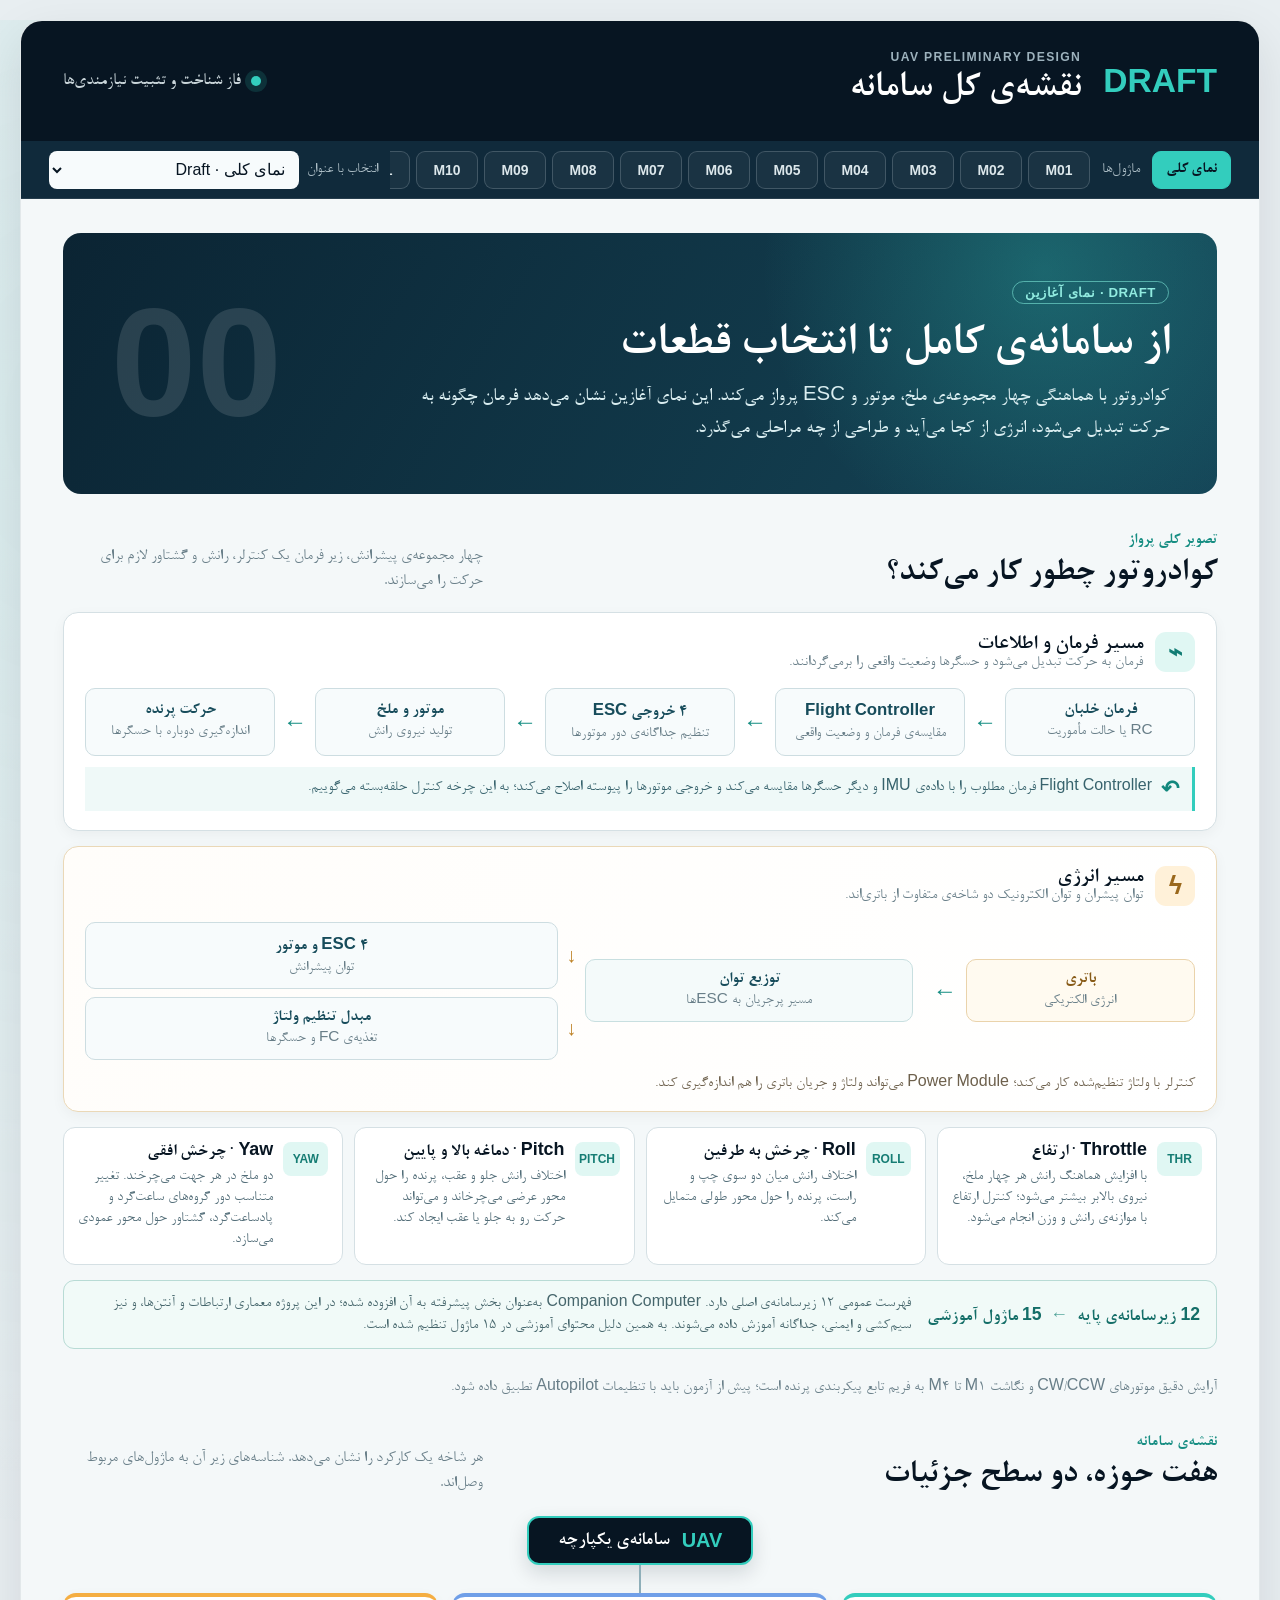
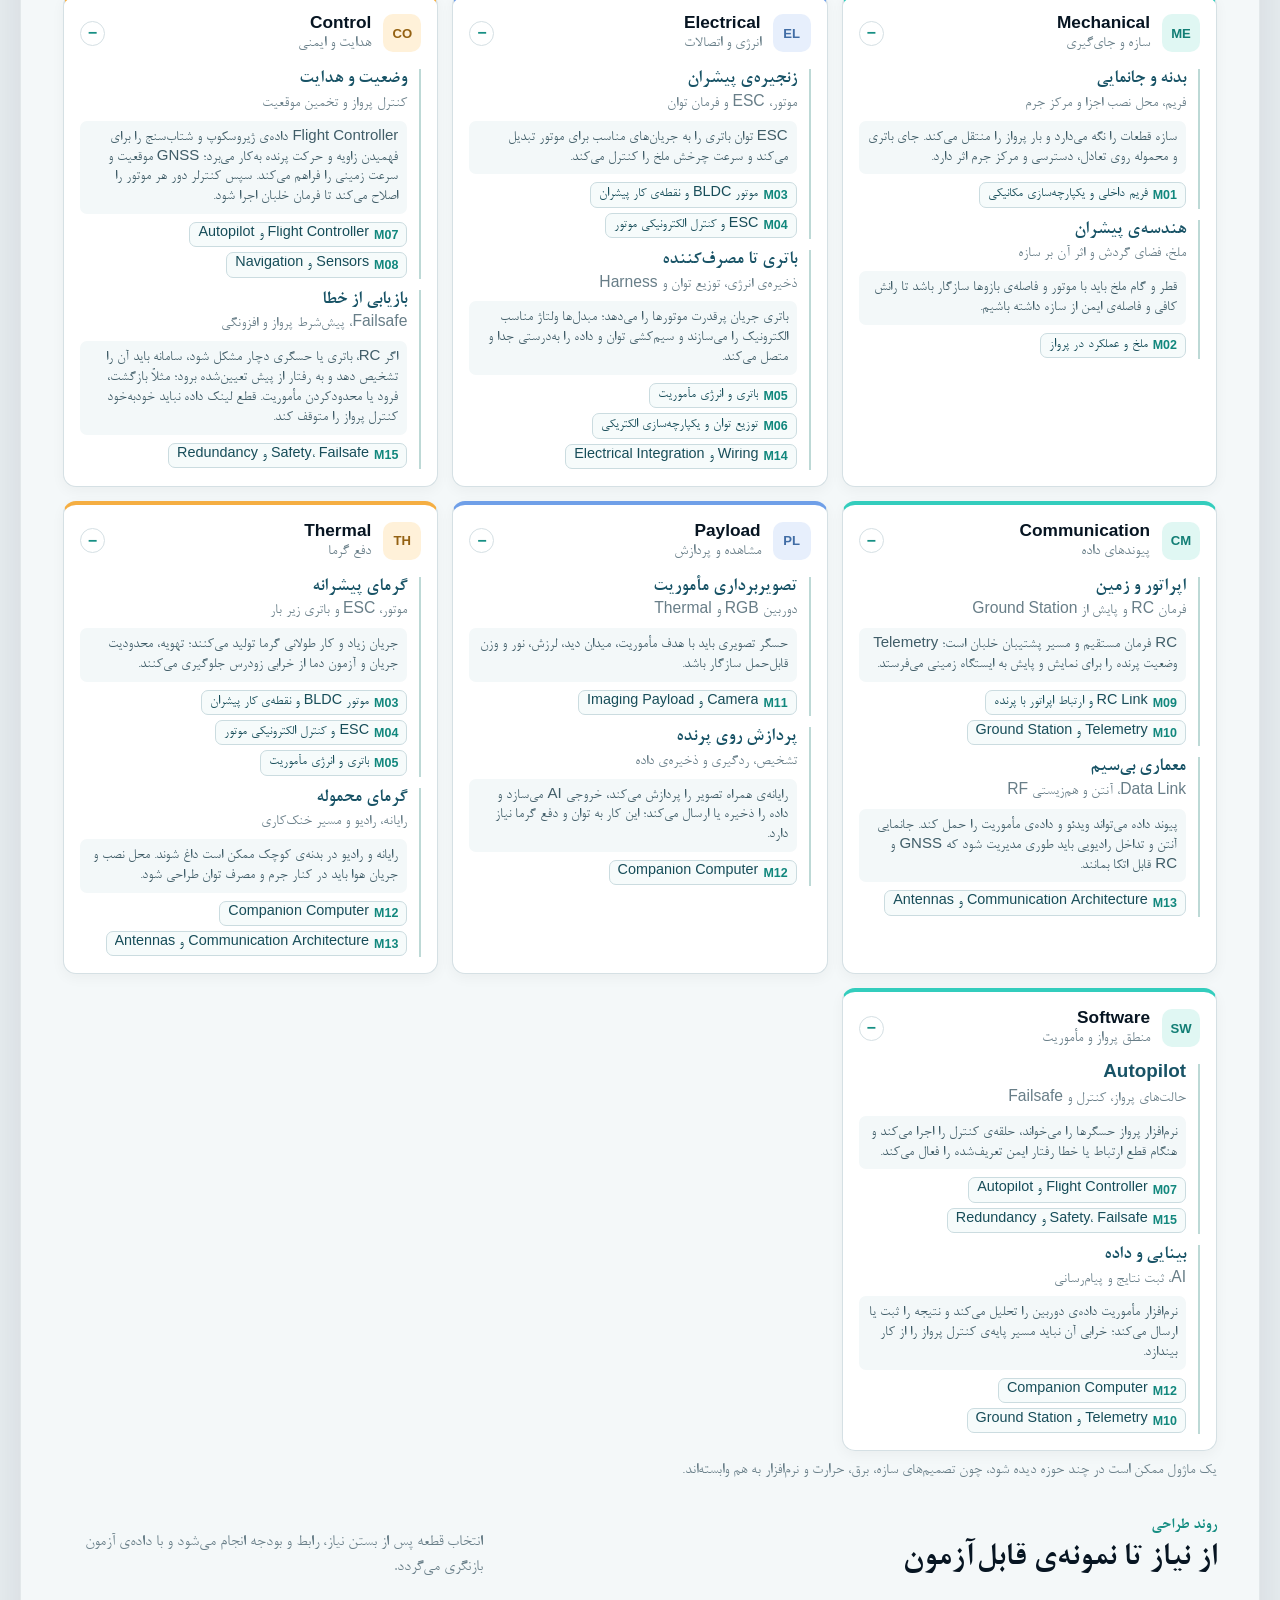
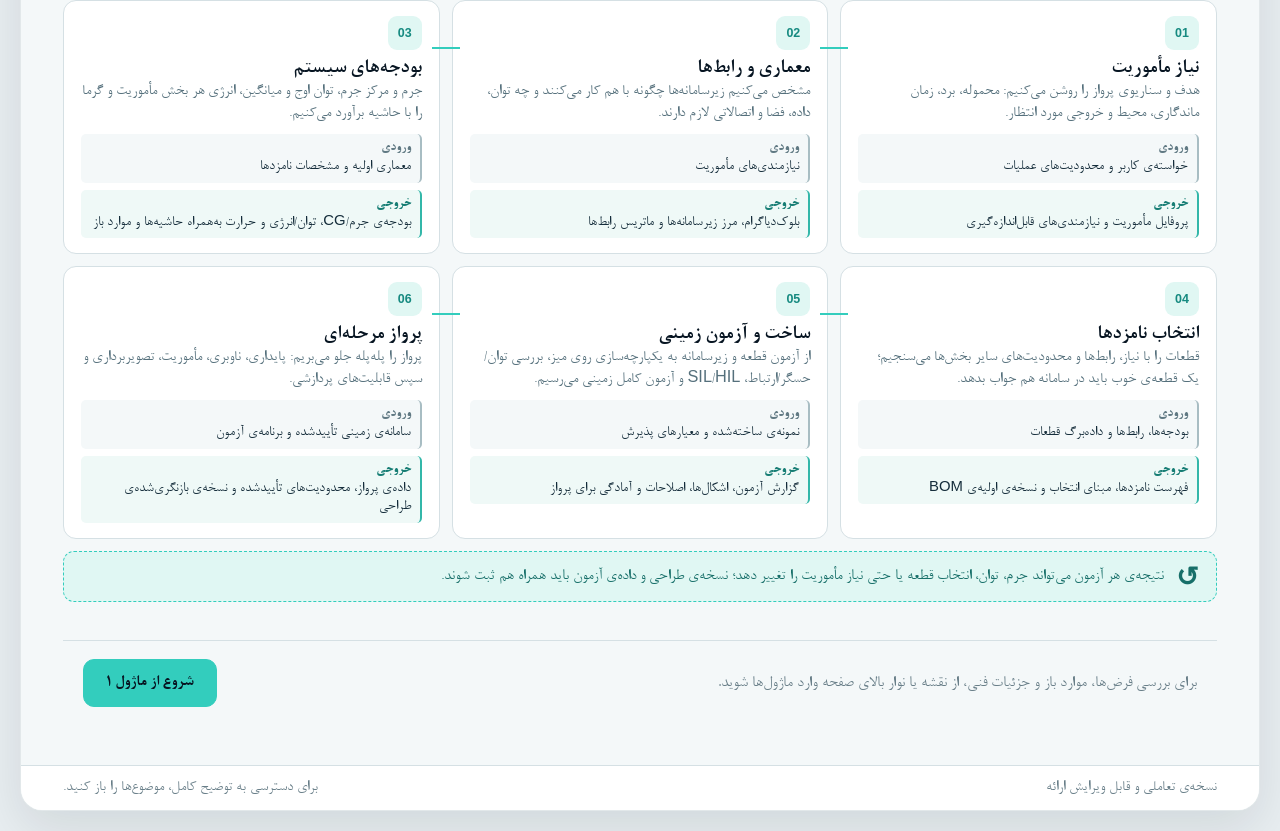
==== index.html @ abd0e838 "Prepare interactive UAV design site for GitHub Pages" ====
<!doctype html>
<html lang="fa" dir="rtl">
<head>
  <meta charset="utf-8">
  <meta name="viewport" content="width=device-width, initial-scale=1">
  <meta name="theme-color" content="#071522">
  <title>طراحی مقدماتی پهپاد | نقشه‌ی کل سامانه</title>
  <link rel="stylesheet" href="styles.css?v=pilot-26">
</head>
<body>
  <div class="app-shell">
    <header class="topbar">
      <div class="identity">
        <span class="module-code" id="module-code">DRAFT</span>
        <div>
          <p class="eyebrow">UAV PRELIMINARY DESIGN</p>
          <h1 id="module-title">نقشه‌ی کل سامانه</h1>
        </div>
      </div>
      <div class="phase-note">
        <span class="phase-dot"></span>
        فاز شناخت و تثبیت نیازمندی‌ها
      </div>
    </header>

    <nav class="module-jump-nav" id="module-jump-nav" aria-label="پیمایش مستقیم بین ماژول‌ها"></nav>

    <main class="stage" id="stage" aria-live="polite"></main>

    <footer class="page-footer">
      <span>نسخه‌ی تعاملی و قابل ویرایش ارائه</span>
      <span>برای دسترسی به توضیح کامل، موضوع‌ها را باز کنید.</span>
    </footer>
  </div>

  <script src="content.js?v=pilot-26"></script>
  <script src="overview.js?v=pilot-26"></script>
  <script src="app.js?v=pilot-26"></script>
</body>
</html>
---- styles.css ----
@font-face {
  font-family: "B Nazanin";
  src: url("assets/fonts/BNazanin.ttf") format("truetype");
  font-style: normal;
  font-weight: 400;
  font-display: swap;
}

@font-face {
  font-family: "B Nazanin";
  src: url("assets/fonts/BNAZANB.TTF") format("truetype");
  font-style: normal;
  font-weight: 700;
  font-display: swap;
}

:root {
  --navy: #071522;
  --navy-2: #102a3b;
  --ink: #152d3b;
  --muted: #687e88;
  --paper: #f4f8f9;
  --white: #fff;
  --cyan: #33cdbd;
  --cyan-soft: #e0f7f3;
  --blue: #6f9fe8;
  --blue-soft: #e7effc;
  --amber: #f5ae42;
  --amber-soft: #fff1d9;
  --red: #e76670;
  --red-soft: #fce7e9;
  --line: #d5e0e4;
  --shadow: 0 18px 50px rgba(7, 21, 34, 0.1);
}

* { box-sizing: border-box; }
html { direction: rtl; scroll-behavior: smooth; background: #e8eef1; }
body {
  margin: 0;
  min-height: 100vh;
  direction: rtl;
  color: var(--ink);
  background: radial-gradient(circle at 10% 10%, rgba(51, 205, 189, 0.09), transparent 30%), #e8eef1;
  font-family: "B Nazanin", Tahoma, sans-serif;
  text-align: right;
}
button, input { font: inherit; }
button { color: inherit; }
[hidden] { display: none !important; }

.app-shell {
  width: min(1360px, calc(100vw - 40px));
  margin: 20px auto;
  overflow: clip;
  background: var(--paper);
  border: 1px solid rgba(18, 40, 56, 0.08);
  border-radius: 22px;
  box-shadow: var(--shadow);
}
.topbar {
  min-height: 120px;
  padding: 22px 42px;
  display: flex;
  align-items: center;
  justify-content: space-between;
  gap: 24px;
  color: var(--white);
  background: var(--navy);
}
.identity { display: flex; align-items: center; gap: 22px; }
.module-code {
  min-width: 92px;
  color: var(--cyan);
  font: 800 2.1rem Arial, sans-serif;
  direction: ltr;
  text-align: left;
}
.eyebrow {
  margin: 0 0 2px;
  color: #9db2bd;
  font: 700 0.76rem Arial, sans-serif;
  letter-spacing: 0.11em;
  direction: ltr;
  text-align: right;
}
.topbar h1 { margin: 0; font-size: clamp(1.75rem, 3vw, 2.5rem); line-height: 1.2; }
.phase-note { display: flex; align-items: center; gap: 10px; color: #c8d4d9; font-size: 1.15rem; }
.phase-dot { width: 10px; height: 10px; border-radius: 50%; background: var(--cyan); box-shadow: 0 0 0 6px rgba(51, 205, 189, 0.15); }
.module-jump-nav { min-height: 58px; padding: 8px 28px; display: flex; align-items: center; gap: 12px; position: sticky; top: 0; z-index: 20; color: #dce7eb; background: var(--navy-2); border-bottom: 1px solid rgba(255, 255, 255, 0.09); }
.module-jump-label { flex: 0 0 auto; color: #aebfc7; font-size: 1rem; }
.module-jump-home { min-height: 38px; padding: 5px 13px; flex: 0 0 auto; color: #dce7eb; border: 1px solid rgba(220, 231, 235, 0.24); border-radius: 9px; background: rgba(255, 255, 255, 0.06); cursor: pointer; }
.module-jump-home:hover, .module-jump-home:focus-visible { border-color: var(--cyan); color: white; outline: none; }
.module-jump-home.active { color: var(--navy); border-color: var(--cyan); background: var(--cyan); font-weight: 700; }
.module-jump-list { min-width: 0; display: flex; align-items: center; gap: 6px; overflow-x: auto; scrollbar-width: thin; scrollbar-color: #64808d transparent; }
.module-jump-item { min-width: 62px; min-height: 38px; padding: 5px 10px; flex: 0 0 auto; color: #dce7eb; border: 1px solid rgba(220, 231, 235, 0.2); border-radius: 9px; background: rgba(255, 255, 255, 0.045); cursor: pointer; font: 700 0.87rem Arial, sans-serif; direction: ltr; transition: 140ms ease; }
.module-jump-item:hover, .module-jump-item:focus-visible { border-color: var(--cyan); color: white; outline: none; }
.module-jump-item.active { color: var(--navy); border-color: var(--cyan); background: var(--cyan); }
.module-jump-select { margin-right: auto; flex: 0 0 auto; display: flex; align-items: center; gap: 8px; color: #aebfc7; font-size: 0.95rem; }
.module-jump-select select { max-width: 250px; min-height: 38px; padding: 4px 9px; color: var(--navy); border: 1px solid rgba(255, 255, 255, 0.25); border-radius: 8px; background: #f7fbfc; font-size: 1rem; }
.module-jump-select select:focus-visible { outline: 2px solid var(--cyan); outline-offset: 2px; }
.stage { padding: 34px 42px 40px; }
.section-kicker { display: block; margin-bottom: 4px; color: #178e83; font-size: 1.02rem; font-weight: 700; }

.draft-page { display: grid; gap: 38px; }
.draft-primer { display: grid; gap: 15px; }
.draft-primer .draft-section-head { margin-bottom: 3px; }
.draft-flow-card { padding: 19px 21px; border: 1px solid var(--line); border-radius: 15px; background: var(--white); box-shadow: 0 4px 14px rgba(7, 21, 34, .045); }
.draft-flow-heading { margin-bottom: 16px; display: flex; align-items: center; gap: 12px; }
.draft-flow-heading h3 { margin: 0; color: var(--navy); font-size: 1.35rem; }
.draft-flow-heading p { margin: 0; color: var(--muted); font-size: 1rem; }
.draft-flow-icon { width: 40px; height: 40px; flex: 0 0 auto; display: grid; place-items: center; border-radius: 11px; font: 700 1.5rem Arial, sans-serif; }
.draft-flow-icon.command { color: #127d74; background: var(--cyan-soft); }
.draft-flow-icon.power { color: #9a681c; background: var(--amber-soft); }
.draft-command-flow { display: flex; align-items: stretch; justify-content: space-between; gap: 8px; }
.draft-flow-node { min-width: 0; padding: 11px 13px; display: grid; align-content: center; gap: 3px; border: 1px solid #cddde1; border-radius: 10px; background: #f7fbfc; text-align: center; }
.draft-flow-node strong { color: #174c5b; font-size: 1.05rem; }
.draft-flow-node span { color: var(--muted); font-size: .96rem; line-height: 1.25; }
.draft-command-flow > .draft-flow-node { flex: 1 1 0; }
.draft-flow-arrow { flex: 0 0 auto; align-self: center; color: #168e83; font: 700 1.5rem Arial, sans-serif; }
.draft-loop-note { margin-top: 11px; padding: 9px 13px; display: flex; align-items: center; gap: 9px; border-right: 3px solid var(--cyan); color: #37636d; background: #eff9f8; font-size: 1rem; line-height: 1.35; }
.draft-loop-note span { flex: 0 0 auto; color: #12887d; font: 700 1.35rem Arial, sans-serif; }
.power-card { border-color: #ead8b7; background: linear-gradient(110deg, #fffdfa, #fff); }
.draft-power-flow { display: grid; grid-template-columns: minmax(125px, .7fr) 35px minmax(150px, 1fr) minmax(265px, 1.5fr); align-items: center; gap: 9px; }
.draft-power-flow .battery-node { border-color: #ead3ab; background: #fffaf0; }
.draft-power-flow .battery-node strong { color: #875a16; }
.draft-power-flow .bus-node { border-color: #c8dfe0; background: #f4fafa; }
.draft-power-branches { display: grid; gap: 8px; }
.draft-power-branch { display: flex; align-items: center; gap: 8px; }
.draft-power-branch .draft-flow-node { flex: 1; }
.draft-branch-arrow { color: #bd8124; font: 700 1.25rem Arial, sans-serif; }
.draft-flow-caption { margin: 12px 0 0; color: #6d604c; font-size: 1rem; }
.draft-axis-grid { display: grid; grid-template-columns: repeat(4, minmax(0, 1fr)); gap: 11px; }
.draft-axis-card { min-width: 0; padding: 14px; display: flex; align-items: flex-start; gap: 10px; border: 1px solid var(--line); border-radius: 12px; background: var(--white); }
.draft-axis-key { width: 45px; height: 34px; flex: 0 0 auto; display: grid; place-items: center; border-radius: 8px; color: #167d74; background: var(--cyan-soft); font: 800 .75rem Arial, sans-serif; }
.draft-axis-card h3 { margin: 0; color: var(--navy); font-size: 1.12rem; line-height: 1.2; }
.draft-axis-card p { margin: 4px 0 0; color: #526d78; font-size: .98rem; line-height: 1.32; }
.draft-module-count { padding: 12px 16px; display: flex; align-items: center; gap: 16px; border: 1px solid #b8dbd5; border-radius: 11px; background: #f1faf8; }
.draft-module-count strong { flex: 0 0 auto; color: #146e68; font-size: 1.12rem; }
.draft-module-count strong bdi { font: 800 1.1rem Arial, sans-serif; }
.draft-module-count strong span { padding-inline: 5px; color: #56a69c; }
.draft-module-count p { margin: 0; color: #46666c; font-size: .99rem; line-height: 1.35; }
.draft-hero { min-height: 205px; padding: clamp(26px, 4vw, 48px); display: flex; align-items: center; justify-content: space-between; gap: 28px; overflow: hidden; border-radius: 18px; color: white; background: radial-gradient(circle at 85% 15%, rgba(51, 205, 189, 0.28), transparent 28%), linear-gradient(120deg, #0b2433, #154658); }
.draft-badge { display: inline-block; padding: 3px 12px; border: 1px solid rgba(124, 231, 216, 0.6); border-radius: 20px; color: #91ebe0; font: 700 0.83rem Arial, sans-serif; letter-spacing: .04em; }
.draft-hero h2 { margin: 13px 0 7px; font-size: clamp(2rem, 3.8vw, 3.35rem); line-height: 1.2; }
.draft-hero p { max-width: 780px; margin: 0; color: #d9edf0; font-size: 1.28rem; line-height: 1.55; }
.draft-hero-index { color: rgba(255, 255, 255, 0.12); font: 800 clamp(5rem, 12vw, 11rem) Arial, sans-serif; line-height: 1; }
.draft-section-head { margin-bottom: 20px; display: flex; align-items: end; justify-content: space-between; gap: 24px; }
.draft-section-head h2 { margin: 0; color: var(--navy); font-size: clamp(1.9rem, 2.7vw, 2.65rem); line-height: 1.2; }
.draft-section-head > p { max-width: 420px; margin: 0; color: var(--muted); font-size: 1.08rem; line-height: 1.45; }
.draft-tree-root { width: fit-content; min-width: 226px; margin: 0 auto; padding: 11px 27px; display: flex; align-items: center; justify-content: center; gap: 13px; border: 2px solid var(--cyan); border-radius: 12px; color: white; background: var(--navy); box-shadow: 0 8px 20px rgba(7, 21, 34, .14); }
.draft-tree-root b { color: var(--cyan); font: 800 1.25rem Arial, sans-serif; }
.draft-tree-root span { font-size: 1.2rem; font-weight: 700; }
.draft-tree-stem { width: 2px; height: 28px; margin: 0 auto; background: #8eafb9; }
.draft-domain-grid { display: grid; grid-template-columns: repeat(3, minmax(0, 1fr)); gap: 14px; }
.draft-domain { min-width: 0; position: relative; border: 1px solid var(--line); border-top: 4px solid var(--cyan); border-radius: 13px; background: var(--white); box-shadow: 0 4px 14px rgba(7, 21, 34, .045); }
.draft-domain:nth-child(3n + 2) { border-top-color: var(--blue); }
.draft-domain:nth-child(3n) { border-top-color: var(--amber); }
.draft-domain summary { min-height: 72px; padding: 12px 16px; display: flex; align-items: center; gap: 12px; cursor: pointer; list-style: none; }
.draft-domain summary::-webkit-details-marker { display: none; }
.draft-domain summary::marker { content: ""; }
.draft-domain summary:focus-visible { outline: 3px solid var(--cyan); outline-offset: 2px; }
.draft-domain-key { width: 38px; height: 38px; flex: 0 0 auto; display: grid; place-items: center; border-radius: 10px; color: #127e75; background: var(--cyan-soft); font: 800 .82rem Arial, sans-serif; }
.draft-domain:nth-child(3n + 2) .draft-domain-key { color: #416da5; background: var(--blue-soft); }
.draft-domain:nth-child(3n) .draft-domain-key { color: #946112; background: var(--amber-soft); }
.draft-domain-name { min-width: 0; display: grid; line-height: 1.12; }
.draft-domain-name strong { color: var(--navy); font: 800 1.08rem Arial, sans-serif; direction: ltr; text-align: right; }
.draft-domain-name small { margin-top: 3px; color: var(--muted); font-size: 1rem; }
.draft-domain-toggle { width: 25px; height: 25px; margin-right: auto; flex: 0 0 auto; display: grid; place-items: center; border: 1px solid var(--line); border-radius: 50%; color: #168f84; }
.draft-domain-toggle::before { content: "−"; font: 700 1rem Arial, sans-serif; }
.draft-domain:not([open]) .draft-domain-toggle::before { content: "+"; }
.draft-branch-list { padding: 0 16px 16px; display: grid; gap: 11px; }
.draft-branch { padding: 0 12px 1px 0; border-right: 2px solid #bdd9d6; }
.draft-branch h3 { margin: 0; color: #185366; font-size: 1.18rem; line-height: 1.2; }
.draft-branch p { margin: 2px 0 6px; color: var(--muted); font-size: .98rem; line-height: 1.32; }
.draft-branch .draft-branch-help { margin: 5px 0 8px; padding: 7px 9px; border-radius: 7px; color: #405d68; background: #f3f8f9; font-size: .94rem; line-height: 1.32; }
.draft-leaves { display: flex; flex-wrap: wrap; gap: 5px; }
.draft-module-link { max-width: 100%; padding: 3px 8px; display: inline-flex; align-items: center; gap: 5px; border: 1px solid #cbdce0; border-radius: 7px; color: #174d59; background: #f6fbfb; cursor: pointer; font-size: .9rem; line-height: 1.2; text-align: right; }
.draft-module-link bdi { color: #11877d; font: 700 .78rem Arial, sans-serif; }
.draft-module-link span { overflow: hidden; text-overflow: ellipsis; white-space: nowrap; }
.draft-module-link:hover, .draft-module-link:focus-visible { border-color: var(--cyan); background: var(--cyan-soft); outline: none; }
.draft-map-note { margin: 12px 0 0; color: var(--muted); font-size: 1rem; }
.draft-process-grid { margin: 0; padding: 0; display: grid; grid-template-columns: repeat(3, minmax(0, 1fr)); gap: 12px; list-style: none; counter-reset: step; }
.draft-process-grid li { min-height: 230px; padding: 15px 17px; position: relative; border: 1px solid var(--line); border-radius: 13px; background: var(--white); }
.draft-process-grid li::before { width: 28px; height: 2px; position: absolute; top: 46px; left: -21px; z-index: 1; content: ""; background: var(--cyan); }
.draft-process-grid li:nth-child(3n)::before { display: none; }
.draft-step-num { width: 34px; height: 34px; margin-bottom: 9px; display: grid; place-items: center; border-radius: 9px; color: #168a80; background: var(--cyan-soft); font: 800 .78rem Arial, sans-serif; }
.draft-process-grid strong { color: var(--navy); font-size: 1.28rem; }
.draft-process-grid .draft-step-detail { margin: 2px 0 9px; color: #55707c; font-size: 1.02rem; line-height: 1.35; }
.draft-step-input, .draft-step-output { margin-top: 7px; padding: 6px 9px; display: grid; gap: 1px; border-right: 2px solid #a8bdc3; border-radius: 5px; background: #f4f8f9; font-size: .93rem; line-height: 1.25; }
.draft-step-input b, .draft-step-output b { color: #607983; font-size: .85rem; }
.draft-step-output { border-right-color: #33b7a9; background: #eff9f7; }
.draft-step-output b { color: #167d74; }
.draft-feedback { margin-top: 12px; padding: 11px 17px; display: flex; align-items: center; gap: 12px; border: 1px dashed var(--cyan); border-radius: 11px; color: #176f69; background: var(--cyan-soft); }
.draft-feedback span { font: 800 1.7rem Arial, sans-serif; line-height: 1; }
.draft-feedback p { margin: 0; font-size: 1.05rem; }
.draft-enter { padding: 18px 20px; display: flex; align-items: center; justify-content: space-between; gap: 18px; border-top: 1px solid var(--line); }
.draft-enter p { margin: 0; color: var(--muted); font-size: 1.08rem; }
.draft-enter .module-button { flex: 0 0 auto; }

.module-intro {
  display: grid;
  grid-template-columns: minmax(0, 1.1fr) minmax(360px, 0.9fr);
  gap: 26px;
  align-items: stretch;
}
.intro-copy, .baseline-grid {
  padding: 24px 28px;
  background: var(--white);
  border: 1px solid var(--line);
  border-radius: 18px;
}
.intro-copy h2 { margin: 0 0 8px; color: var(--navy); font-size: 2rem; }
.intro-copy p { margin: 0; color: #405b68; font-size: 1.33rem; line-height: 1.7; }
.covered-topics { margin-top: 18px; padding-top: 12px; border-top: 1px solid var(--line); }
.covered-topics h3 { margin: 0 0 6px; color: #168d83; font-size: 1.2rem; }
.covered-topics ul { margin: 0; padding: 0 21px 0 0; display: grid; grid-template-columns: 1fr 1fr; gap: 3px 20px; }
.covered-topics li { padding-right: 2px; color: #405b68; font-size: 1.03rem; line-height: 1.4; }
.covered-topics li::marker { color: var(--cyan); }
.baseline-grid { display: grid; grid-template-columns: 1fr 1fr; gap: 12px; padding: 16px; }
.baseline-item { min-height: 72px; padding: 10px 16px; display: flex; flex-direction: column; justify-content: center; gap: 2px; border: 1px solid var(--line); border-radius: 13px; background: #fff; }
.baseline-item span { color: var(--muted); font-size: 0.98rem; }
.baseline-item b { font-size: 1.33rem; }
.baseline-item.cyan { border-color: var(--cyan); background: var(--cyan-soft); }
.baseline-item.blue { border-color: var(--blue); background: var(--blue-soft); }
.baseline-item.amber { border-color: var(--amber); background: var(--amber-soft); }
.baseline-item.red { border-color: var(--red); background: var(--red-soft); }

.status-strip { margin-top: 20px; display: grid; grid-template-columns: repeat(3, minmax(0, 1fr)); gap: 12px; }
.status-card { align-self: start; overflow: hidden; border: 1px solid; border-radius: 13px; }
.status-card summary { padding: 11px 15px; display: flex; justify-content: space-between; gap: 12px; cursor: pointer; font-size: 1.16rem; font-weight: 700; list-style: none; }
.status-card summary::-webkit-details-marker { display: none; }
.status-card summary::after { content: "+"; margin-right: auto; font: 700 1.15rem Arial, sans-serif; }
.status-card[open] summary::after { content: "−"; }
.status-count { font-size: 0.98rem; font-weight: 400; }
.status-card.working { color: #147f75; background: var(--cyan-soft); border-color: var(--cyan); }
.status-card.open { color: #946112; background: var(--amber-soft); border-color: var(--amber); }
.status-card.critical { color: #a6383e; background: var(--red-soft); border-color: var(--red); }
.status-list { margin: 0; padding: 4px 36px 14px 18px; font-size: 1.02rem; line-height: 1.55; }
.status-list li + li { margin-top: 5px; }

.explorer { margin-top: 42px; }
.explorer-heading { margin-bottom: 19px; display: flex; align-items: end; justify-content: space-between; gap: 20px; }
.explorer-heading h2 { margin: 0; color: var(--navy); font-size: 1.85rem; }
.explorer-tools { display: flex; align-items: center; flex-wrap: wrap; gap: 8px; }
.search-box input { width: min(290px, 45vw); min-height: 42px; padding: 6px 13px; color: var(--ink); border: 1px solid var(--line); border-radius: 10px; background: var(--white); outline: none; }
.search-box input:focus { border-color: var(--cyan); box-shadow: 0 0 0 3px rgba(51, 205, 189, 0.16); }
.explorer-tools button { min-height: 42px; padding: 6px 14px; border: 1px solid var(--line); border-radius: 10px; background: var(--white); cursor: pointer; }
.explorer-tools button:hover { border-color: var(--cyan); background: var(--cyan-soft); }
.topic-group { margin-top: 26px; }
.topic-group h2 { margin: 0 0 10px; color: #526b76; font-size: 1.35rem; }
.topic-list { display: grid; gap: 9px; }
.topic { overflow: hidden; background: var(--white); border: 1px solid var(--line); border-radius: 14px; transition: border-color 150ms ease, box-shadow 150ms ease; }
.topic:hover, .topic[open] { border-color: #89dcd3; box-shadow: 0 6px 20px rgba(7, 21, 34, 0.055); }
.topic-summary { min-height: 76px; padding: 12px 18px; display: flex; align-items: center; gap: 18px; cursor: pointer; list-style: none; }
.topic-summary::-webkit-details-marker { display: none; }
.topic-copy { min-width: 0; display: grid; gap: 2px; }
.topic-copy strong { color: var(--navy); font-size: 1.34rem; line-height: 1.25; }
.topic-copy > span { color: var(--muted); font-size: 1.06rem; line-height: 1.4; }
.topic-toggle { width: 34px; height: 34px; margin-right: auto; flex: 0 0 34px; display: grid; place-items: center; border: 1px solid var(--line); border-radius: 50%; color: #168f84; background: #f1fbf9; }
.topic-toggle::before { content: "+"; font: 700 1.35rem Arial, sans-serif; }
.topic[open] .topic-toggle::before { content: "−"; }
.topic-body { padding: 4px 22px 24px; border-top: 1px solid #e9eff1; color: #263f4d; font-size: 1.12rem; line-height: 1.7; animation: reveal 180ms ease-out; }
.topic-body > :first-child { margin-top: 16px; }
.topic-body > :last-child { margin-bottom: 0; }
@keyframes reveal { from { opacity: 0; transform: translateY(5px); } to { opacity: 1; transform: translateY(0); } }

.function-grid, .architecture-grid, .three-columns { display: grid; grid-template-columns: repeat(2, minmax(0, 1fr)); gap: 12px; }
.function-grid article, .architecture-grid article, .three-columns article { padding: 15px 17px; border: 1px solid var(--line); border-radius: 12px; background: #fbfdfd; }
.function-grid article > b { color: #138d83; font-size: 1.26rem; }
.function-grid p, .architecture-grid p, .three-columns p { margin: 6px 0; }
.three-columns { grid-template-columns: repeat(3, minmax(0, 1fr)); }
.three-columns h3 { margin: 0; color: #138d83; font-size: 1.23rem; }
.flow { margin: 12px 0; padding: 11px; display: flex; align-items: center; justify-content: center; flex-wrap: wrap; gap: 7px; color: var(--navy); background: #edf5f7; border-radius: 10px; }
.flow span { padding: 5px 11px; background: var(--white); border: 1px solid var(--line); border-radius: 8px; }
.flow i { color: #158f84; font-style: normal; font-weight: 700; }
.flow.wide { gap: 9px; }
.flow.wide i { padding: 4px 8px; color: var(--muted); font-size: 0.95rem; }
.note { color: var(--muted); font-size: 1rem; }
.callout { margin: 16px 0 0; padding: 12px 16px; border-right: 4px solid; border-radius: 10px; }
.callout.amber { color: #765114; background: var(--amber-soft); border-color: var(--amber); }
.callout.red { color: #84363c; background: var(--red-soft); border-color: var(--red); }
.callout.cyan { color: #176f69; background: var(--cyan-soft); border-color: var(--cyan); }
.equation { width: fit-content; margin: 10px auto; padding: 7px 15px; direction: ltr; color: var(--navy); font: 700 1.2rem Arial, sans-serif; background: var(--cyan-soft); border-radius: 9px; }

.table-wrap { max-width: 100%; overflow-x: auto; border: 1px solid var(--line); border-radius: 11px; }
table { width: 100%; border-collapse: collapse; background: var(--white); }
th, td { padding: 9px 13px; text-align: right; vertical-align: top; border-bottom: 1px solid #e7edef; }
th { color: var(--navy); background: #edf5f7; font-weight: 700; }
tr:last-child td { border-bottom: 0; }
.architecture-grid article { position: relative; }
.architecture-grid .recommended { border-color: var(--cyan); background: var(--cyan-soft); }
.arch-tag { display: inline-block; margin-bottom: 8px; padding: 3px 10px; color: var(--navy); font: 700 0.8rem Arial, sans-serif; direction: ltr; border-radius: 20px; background: #eaf0f2; }
.mini-diagram { min-height: 70px; margin: 4px 0 9px; padding: 9px; display: flex; align-items: center; justify-content: center; gap: 8px; border: 1px dashed #9cb0b7; border-radius: 9px; color: var(--navy); }
.mini-diagram b { padding: 7px 9px; border: 1px solid var(--line); border-radius: 7px; background: var(--white); }
.mini-diagram.spine { flex-direction: column; gap: 4px; }
.mini-diagram.spine b { width: 75%; text-align: center; border-color: var(--cyan); }
.mini-diagram.plates { flex-wrap: wrap; }
.mini-diagram.cage { position: relative; margin-inline: 16px; border: 2px solid var(--blue); border-radius: 10px; }
.mini-diagram.hybrid i { color: #148b81; font-style: normal; font-size: 1.4rem; font-weight: 700; }
.metric-band { margin-bottom: 14px; display: grid; grid-template-columns: 1fr 1fr; gap: 12px; }
.metric-band > div { padding: 15px; display: grid; gap: 3px; text-align: center; background: var(--amber-soft); border: 1px solid var(--amber); border-radius: 12px; }
.metric-band span { color: #80602e; }
.metric-band bdi { color: var(--navy); font: 700 1.55rem Arial, sans-serif; }
.metric-band .metric-focus { background: var(--cyan-soft); border-color: var(--cyan); }
.metric-band .metric-focus bdi { color: #117f75; }
.mass-bars { display: grid; gap: 9px; }
.mass-bars > div { display: grid; grid-template-columns: minmax(160px, 1fr) auto; gap: 3px 12px; align-items: center; }
.mass-bars bdi { direction: ltr; font: 700 0.95rem Arial, sans-serif; }
.mass-bars i { height: 9px; grid-column: 1 / -1; width: var(--share); min-width: 8px; border-radius: 8px; background: linear-gradient(90deg, var(--cyan), #80ddd3); }
.mass-bars > div:first-child i { background: var(--navy-2); }
.layout-axis { margin: 12px auto; max-width: 570px; padding: 10px; display: grid; grid-template-columns: auto 1fr auto; align-items: center; gap: 12px; color: #168d83; font-weight: 700; background: #eff8f7; border-radius: 12px; }
.layout-items { display: grid; gap: 6px; }
.layout-items b { padding: 5px 10px; text-align: center; border: 1px solid var(--line); border-radius: 7px; background: var(--white); }
.layout-items .battery-item { border-color: var(--amber); background: var(--amber-soft); }
.rail-visual { max-width: 580px; margin: 16px auto; text-align: center; }
.rail-visual > span { display: block; color: #147f75; font-weight: 700; }
.rail-visual i { height: 5px; margin: 10px 0; display: block; position: relative; background: var(--navy); }
.rail-visual i b { width: 86px; height: 26px; position: absolute; top: -11px; right: 44%; border: 2px solid var(--amber); border-radius: 7px; background: var(--amber-soft); }
.rail-visual small { color: var(--muted); }
.check-list { margin: 0; padding-right: 24px; }
.check-list li { padding: 3px 0; }
.power-tree { width: min(100%, 560px); margin: 10px auto 16px; display: flex; flex-direction: column; align-items: center; gap: 5px; }
.power-node { min-width: 190px; padding: 6px 16px; text-align: center; color: var(--navy); border: 1px solid var(--cyan); border-radius: 8px; background: var(--cyan-soft); }
.power-tree > i, .cooling-flow > i { color: #158f84; font-style: normal; line-height: 1; }
.branch-row { width: 100%; margin: 5px 0; padding-top: 10px; display: flex; justify-content: space-around; position: relative; }
.branch-row::before { content: ""; position: absolute; top: 0; right: 12%; left: 12%; border-top: 2px solid var(--blue); }
.branch-row span { padding: 5px 10px; color: #365982; border: 1px solid var(--blue); border-radius: 7px; background: var(--blue-soft); }
.dc-node { border-color: var(--amber); background: var(--amber-soft); }
.avionics { border-color: var(--blue); background: var(--blue-soft); }
.cooling-flow { width: min(100%, 480px); margin: 12px auto; padding: 14px; display: flex; flex-direction: column; align-items: center; gap: 7px; background: #eef8f7; border-radius: 12px; }
.air-node { width: min(100%, 270px); padding: 7px 12px; text-align: center; border: 1px solid var(--cyan); border-radius: 8px; background: var(--white); }
.air-node.outlet { border-color: var(--blue); }
.heat-loads { display: flex; gap: 8px; }
.heat-loads span { padding: 6px 12px; border: 1px solid var(--amber); border-radius: 8px; background: var(--amber-soft); }
.wire-compare { display: grid; grid-template-columns: 1fr 1fr; gap: 12px; }
.wire-compare article { padding: 15px; border: 1px solid var(--line); border-radius: 12px; background: #fbfdfd; }
.wire-compare b { color: var(--navy); font-size: 1.25rem; }
.wire { height: 8px; margin: 10px 0; border-radius: 10px; }
.power-wire { background: var(--amber); }
.signal-wire { background: var(--blue); }
.wire-compare small { color: var(--muted); }
.state { display: inline-block; padding: 2px 8px; border-radius: 12px; font-size: 0.9rem; white-space: nowrap; }
.state.fixed, .state.required { color: #147f75; background: var(--cyan-soft); }
.state.open { color: #946112; background: var(--amber-soft); }
.state.target { color: #9e4149; background: var(--red-soft); }
.state.proposed { color: #416da5; background: var(--blue-soft); }
.motor-cutaway { margin: 16px auto; display: grid; place-items: center; }
.motor-rotor { width: min(100%, 380px); min-height: 112px; padding: 12px; display: grid; place-items: center; border: 5px solid #7391a1; border-radius: 44px; color: white; background: #1b3442; box-shadow: inset 0 0 0 5px #dce7eb; }
.motor-rotor > span { font-size: 1.02rem; }
.motor-stator { width: 65%; min-height: 48px; display: grid; place-items: center; color: var(--navy); border: 3px solid var(--amber); border-radius: 10px; background: #fff8e9; }
.commutation-visual { margin: 15px 0; padding: 14px; display: flex; align-items: center; justify-content: center; flex-wrap: wrap; gap: 10px; color: var(--navy); border: 1px solid var(--line); border-radius: 12px; background: #f6fafb; }
.commutation-visual span { padding: 7px 14px; border: 1px solid var(--cyan); border-radius: 9px; background: var(--white); font-weight: 700; }
.commutation-visual i { color: #168d83; font-style: normal; }
.esc-block-diagram { max-width: 760px; margin: 15px auto; display: flex; flex-direction: column; align-items: center; gap: 7px; }
.esc-input, .esc-output { width: min(100%, 390px); padding: 9px 14px; text-align: center; border: 1px solid var(--cyan); border-radius: 9px; background: var(--cyan-soft); }
.esc-output { border-color: var(--blue); background: var(--blue-soft); }
.esc-components { width: 100%; display: grid; grid-template-columns: repeat(auto-fit, minmax(130px, 1fr)); gap: 7px; }
.esc-components span { padding: 9px 7px; text-align: center; border: 1px solid var(--line); border-radius: 8px; background: var(--white); }
.esc-block-diagram > i { color: #168d83; font-style: normal; }
.esc-architecture { display: grid; grid-template-columns: 1fr 1fr; gap: 12px; }
.esc-architecture article { padding: 14px; border: 1px solid var(--line); border-radius: 12px; background: #fbfdfd; }
.esc-architecture article:first-child { border-color: var(--blue); }
.esc-architecture article:last-child { border-color: var(--cyan); }
.esc-architecture h3 { margin: 0; color: var(--navy); }
.esc-architecture ul { margin-bottom: 0; padding-right: 22px; }
.esc-architecture li { margin: 4px 0; }
.battery-cells { max-width: 700px; margin: 16px auto; padding: 16px; text-align: center; border: 1px solid var(--line); border-radius: 13px; background: #f5fafb; }
.battery-cells > div { display: flex; justify-content: center; flex-wrap: wrap; gap: 7px; }
.battery-cells span { min-width: 66px; padding: 12px 8px; color: var(--navy); border: 1px solid var(--cyan); border-radius: 8px; background: var(--white); font: 700 .9rem Arial, sans-serif; }
.battery-cells small { margin-top: 8px; display: block; color: var(--muted); }
.energy-tank { max-width: 620px; margin: 16px auto; padding: 14px; display: flex; align-items: center; justify-content: center; gap: 18px; border: 1px solid var(--line); border-radius: 12px; background: #f7fbfc; }
.tank { width: 190px; height: 58px; padding: 5px; border: 2px solid var(--navy); border-radius: 8px; position: relative; }
.tank::after { width: 8px; height: 22px; position: absolute; top: 16px; left: -9px; content: ""; border-radius: 3px 0 0 3px; background: var(--navy); }
.tank i { width: 80%; height: 100%; display: block; border-radius: 4px; background: linear-gradient(90deg, var(--cyan), #83ddd3); }
.tank-labels { display: grid; gap: 5px; color: var(--muted); }
.battery-tradeoff { margin: 14px 0; display: grid; grid-template-columns: 1fr auto 1fr; align-items: center; gap: 10px; }
.battery-tradeoff article { min-height: 110px; padding: 13px; border: 1px solid var(--line); border-radius: 12px; background: var(--white); }
.battery-tradeoff h3 { margin: 0 0 5px; color: var(--navy); }
.tradeoff-axis { padding: 9px 12px; color: #176f69; border-radius: 20px; background: var(--cyan-soft); text-align: center; }

.comparison-visual { margin: 14px 0; display: grid; grid-template-columns: 1fr 1fr; gap: 12px; }
.comparison-visual article, .spec-strip > div { padding: 13px 16px; display: grid; gap: 4px; border: 1px solid var(--line); border-radius: 12px; background: #fbfdfd; }
.comparison-visual article:first-child { border-color: var(--amber); background: var(--amber-soft); }
.comparison-visual article:last-child { border-color: var(--cyan); background: var(--cyan-soft); }
.comparison-visual article > span, .spec-strip span { color: var(--muted); }
.comparison-visual bdi { color: var(--navy); font: 700 1.3rem Arial, sans-serif; }
.equation-stack { margin: 14px 0; display: grid; grid-template-columns: repeat(auto-fit, minmax(210px, 1fr)); gap: 9px; }
.equation-stack > div { padding: 12px; display: grid; gap: 5px; text-align: center; border: 1px solid var(--line); border-radius: 10px; background: #f6fafb; }
.equation-stack bdi, .equation bdi { color: var(--navy); font: 700 1.2rem Arial, sans-serif; }
.equation-stack span { color: var(--muted); font-size: .96rem; }
.curve-concept { max-width: 620px; margin: 16px auto; padding: 18px; border: 1px solid var(--line); border-radius: 13px; background: #fbfdfd; }
.curve-chart-legend { display: flex; flex-wrap: wrap; justify-content: center; gap: 8px 18px; margin-bottom: 12px; }
.curve-chart-legend span { display: inline-flex; align-items: center; gap: 6px; color: var(--muted); font-size: .9rem; }
.curve-key { width: 20px; height: 3px; display: inline-block; border-radius: 4px; background: var(--cyan); }
.curve-key.power { background: var(--blue); }
.curve-key.efficiency { background: var(--amber); }
.curve-chart-caption { margin-bottom: 3px; color: var(--muted); font-size: .9rem; text-align: right; }
.curve-chart { width: 100%; height: auto; display: block; overflow: visible; }
.curve-chart .chart-grid { fill: none; stroke: #e3ecef; stroke-width: 1; stroke-dasharray: 4 5; }
.curve-chart .chart-axis { fill: none; stroke: #718892; stroke-width: 2; stroke-linecap: round; }
.curve-chart .curve { fill: none; stroke-width: 4; stroke-linecap: round; stroke-linejoin: round; }
.curve-chart .curve-thrust { stroke: var(--cyan); }
.curve-chart .curve-power { stroke: var(--blue); }
.curve-chart .curve-efficiency { stroke: var(--amber); }
.curve-chart-axis { display: flex; align-items: center; justify-content: space-between; gap: 8px; direction: ltr; color: var(--muted); font-size: .88rem; }
.curve-chart-axis span { direction: rtl; }
.curve-chart-axis span:nth-child(2) { color: var(--navy); font-weight: 700; }
.curve-concept figcaption { margin-top: 9px; color: var(--muted); font-size: .88rem; }
.spec-strip { margin: 14px 0; display: grid; grid-template-columns: repeat(auto-fit, minmax(180px, 1fr)); gap: 8px; }
.spec-strip bdi { color: var(--navy); font: 700 1.05rem Arial, sans-serif; }
.clearance-visual { min-height: 150px; margin: 14px 0; display: flex; justify-content: center; align-items: center; gap: 18px; position: relative; overflow: hidden; border-radius: 14px; background: #f1f7fa; }
.body-shape { width: 125px; height: 34px; z-index: 1; display: grid; place-items: center; color: white; border-radius: 55% 10% 10% 55%; background: var(--navy); }
.prop-disc { width: 120px; height: 120px; display: grid; place-items: center; color: #227f79; border: 2px dashed var(--cyan); border-radius: 50%; background: rgba(28, 183, 171, .08); }
.clearance-label { position: absolute; top: 8px; right: 50%; color: var(--muted); font-size: .92rem; }

.closing-grid { margin-top: 38px; display: grid; grid-template-columns: 1fr 1fr; gap: 16px; }
.closing-card { min-height: 150px; padding: 19px 23px; border: 1px solid var(--line); border-radius: 15px; background: var(--white); }
.closing-card > span { font-size: 1.2rem; font-weight: 700; }
.closing-card p { margin: 7px 0 0; font-size: 1.12rem; line-height: 1.6; }
.closing-card.conclusion { border-color: var(--cyan); background: var(--cyan-soft); }
.closing-card.next-module { border-color: var(--blue); background: var(--blue-soft); }
.target-mass { margin-top: 8px; display: inline-block; color: #117f75; font: 700 1.2rem Arial, sans-serif; }
.module-navigation { margin-top: 22px; padding-top: 18px; display: flex; align-items: center; justify-content: space-between; gap: 16px; border-top: 1px solid var(--line); }
.module-nav-buttons { display: flex; gap: 10px; }
.module-button { min-height: 48px; padding: 8px 22px; border: 1px solid var(--line); border-radius: 11px; cursor: pointer; transition: 140ms ease; }
.module-button.primary { color: var(--navy); border-color: var(--cyan); background: var(--cyan); font-weight: 700; }
.module-button.secondary { color: var(--ink); background: var(--white); }
.module-button:not(:disabled):hover { transform: translateY(-1px); box-shadow: 0 5px 15px rgba(7, 21, 34, 0.1); }
.module-button:disabled { color: #87979e; background: #edf1f2; border-color: #d9e1e4; cursor: not-allowed; }
.previous-hint { color: var(--muted); font-size: 0.98rem; }
.next-placeholder { min-height: 58vh; padding: clamp(30px, 7vw, 90px) clamp(20px, 8vw, 110px); }
.next-placeholder h2 { margin: 4px 0 12px; color: var(--navy); font-size: clamp(2rem, 4vw, 3rem); }
.next-placeholder > p { max-width: 850px; margin: 0; color: #405b68; font-size: 1.35rem; line-height: 1.7; }
.placeholder-topics { margin-top: 28px; padding: 18px 20px; display: flex; align-items: center; flex-wrap: wrap; gap: 9px; border: 1px solid var(--blue); border-radius: 14px; background: var(--blue-soft); }
.placeholder-topics b { width: 100%; color: var(--navy); font-size: 1.18rem; }
.placeholder-topics span { padding: 6px 12px; border: 1px solid rgba(111, 159, 232, 0.55); border-radius: 20px; background: var(--white); }
.empty-search { padding: 24px; color: var(--muted); text-align: center; background: #fff; border: 1px dashed var(--line); border-radius: 12px; }
.page-footer { padding: 14px 42px; display: flex; justify-content: space-between; gap: 14px; color: var(--muted); border-top: 1px solid var(--line); background: var(--white); }
.sr-only { width: 1px; height: 1px; padding: 0; overflow: hidden; position: absolute; clip: rect(0, 0, 0, 0); white-space: nowrap; border: 0; }

@media (max-width: 980px) {
  .app-shell { width: calc(100vw - 20px); margin: 10px auto; border-radius: 14px; }
  .topbar { padding: 20px 24px; }
  .module-jump-nav { padding-inline: 16px; gap: 9px; }
  .module-jump-select > span { display: none; }
  .module-jump-select select { max-width: 210px; }
  .phase-note { display: none; }
  .stage { padding: 24px; }
  .module-intro { grid-template-columns: 1fr; }
  .status-strip { grid-template-columns: 1fr; }
  .explorer-heading { align-items: flex-start; flex-direction: column; }
  .draft-domain-grid, .draft-process-grid { grid-template-columns: repeat(2, minmax(0, 1fr)); }
  .draft-axis-grid { grid-template-columns: repeat(2, minmax(0, 1fr)); }
  .draft-power-flow { grid-template-columns: minmax(110px, 1fr) 28px minmax(135px, 1.2fr); }
  .draft-power-branches { grid-column: 1 / -1; grid-template-columns: repeat(2, minmax(0, 1fr)); }
  .draft-process-grid li::before { display: none; }
}
@media (max-width: 680px) {
  .module-jump-nav { min-height: 54px; padding: 7px 10px; gap: 7px; }
  .module-jump-label { font-size: 0.9rem; }
  .module-jump-home { min-height: 36px; padding: 4px 9px; font-size: .88rem; }
  .module-jump-item { min-width: 56px; min-height: 36px; padding: 4px 7px; font-size: 0.78rem; }
  .module-jump-select select { max-width: 132px; min-height: 36px; padding: 3px 6px; font-size: 0.9rem; }
  .identity { align-items: flex-start; gap: 12px; }
  .module-code { min-width: 62px; font-size: 1.5rem; }
  .topbar h1 { font-size: 1.55rem; }
  .stage { padding: 18px 14px 26px; }
  .intro-copy, .baseline-grid { padding: 17px; }
  .intro-copy h2 { font-size: 1.65rem; }
  .baseline-grid { grid-template-columns: 1fr 1fr; }
  .baseline-item { padding: 8px 10px; }
  .explorer-tools { width: 100%; }
  .search-box { flex: 1 1 100%; }
  .search-box input { width: 100%; }
  .topic-summary { padding: 11px 12px; gap: 10px; }
  .topic-copy strong { font-size: 1.2rem; }
  .topic-copy > span { font-size: 0.98rem; }
  .topic-body { padding-inline: 14px; }
  .covered-topics ul { grid-template-columns: 1fr; }
  .function-grid, .architecture-grid, .three-columns, .wire-compare, .closing-grid, .esc-architecture { grid-template-columns: 1fr; }
  .comparison-visual { grid-template-columns: 1fr; }
  .battery-tradeoff { grid-template-columns: 1fr; }
  .energy-tank { align-items: stretch; flex-direction: column; }
  .metric-band { grid-template-columns: 1fr; }
  .page-footer { padding: 13px 17px; flex-direction: column; }
  .module-navigation { align-items: stretch; flex-direction: column-reverse; }
  .module-nav-buttons { width: 100%; }
  .module-nav-buttons .module-button { flex: 1; }
  .draft-page { gap: 28px; }
  .draft-hero { min-height: 0; padding: 23px 20px; }
  .draft-hero-index { display: none; }
  .draft-section-head { align-items: start; flex-direction: column; gap: 6px; }
  .draft-domain-grid, .draft-process-grid { grid-template-columns: 1fr; }
  .draft-axis-grid { grid-template-columns: 1fr; }
  .draft-module-count { align-items: flex-start; flex-direction: column; gap: 4px; }
  .draft-flow-card { padding: 15px 13px; }
  .draft-flow-heading { align-items: flex-start; }
  .draft-command-flow { display: grid; grid-template-columns: repeat(2, minmax(0, 1fr)); }
  .draft-command-flow .draft-flow-arrow { display: none; }
  .draft-power-flow { grid-template-columns: minmax(0, 1fr) 24px minmax(0, 1.15fr); gap: 6px; }
  .draft-power-flow .draft-flow-node { padding: 9px 7px; }
  .draft-power-branches { grid-template-columns: 1fr; }
  .draft-process-grid li { min-height: 0; }
  .draft-enter { align-items: stretch; flex-direction: column; }
}
@media print {
  body { background: white; }
  .app-shell { width: 100%; margin: 0; overflow: visible; border: 0; border-radius: 0; box-shadow: none; }
  .explorer-tools { display: none; }
  details.topic:not([open]) > .topic-body { display: block; }
  .status-strip { break-inside: avoid; }
}
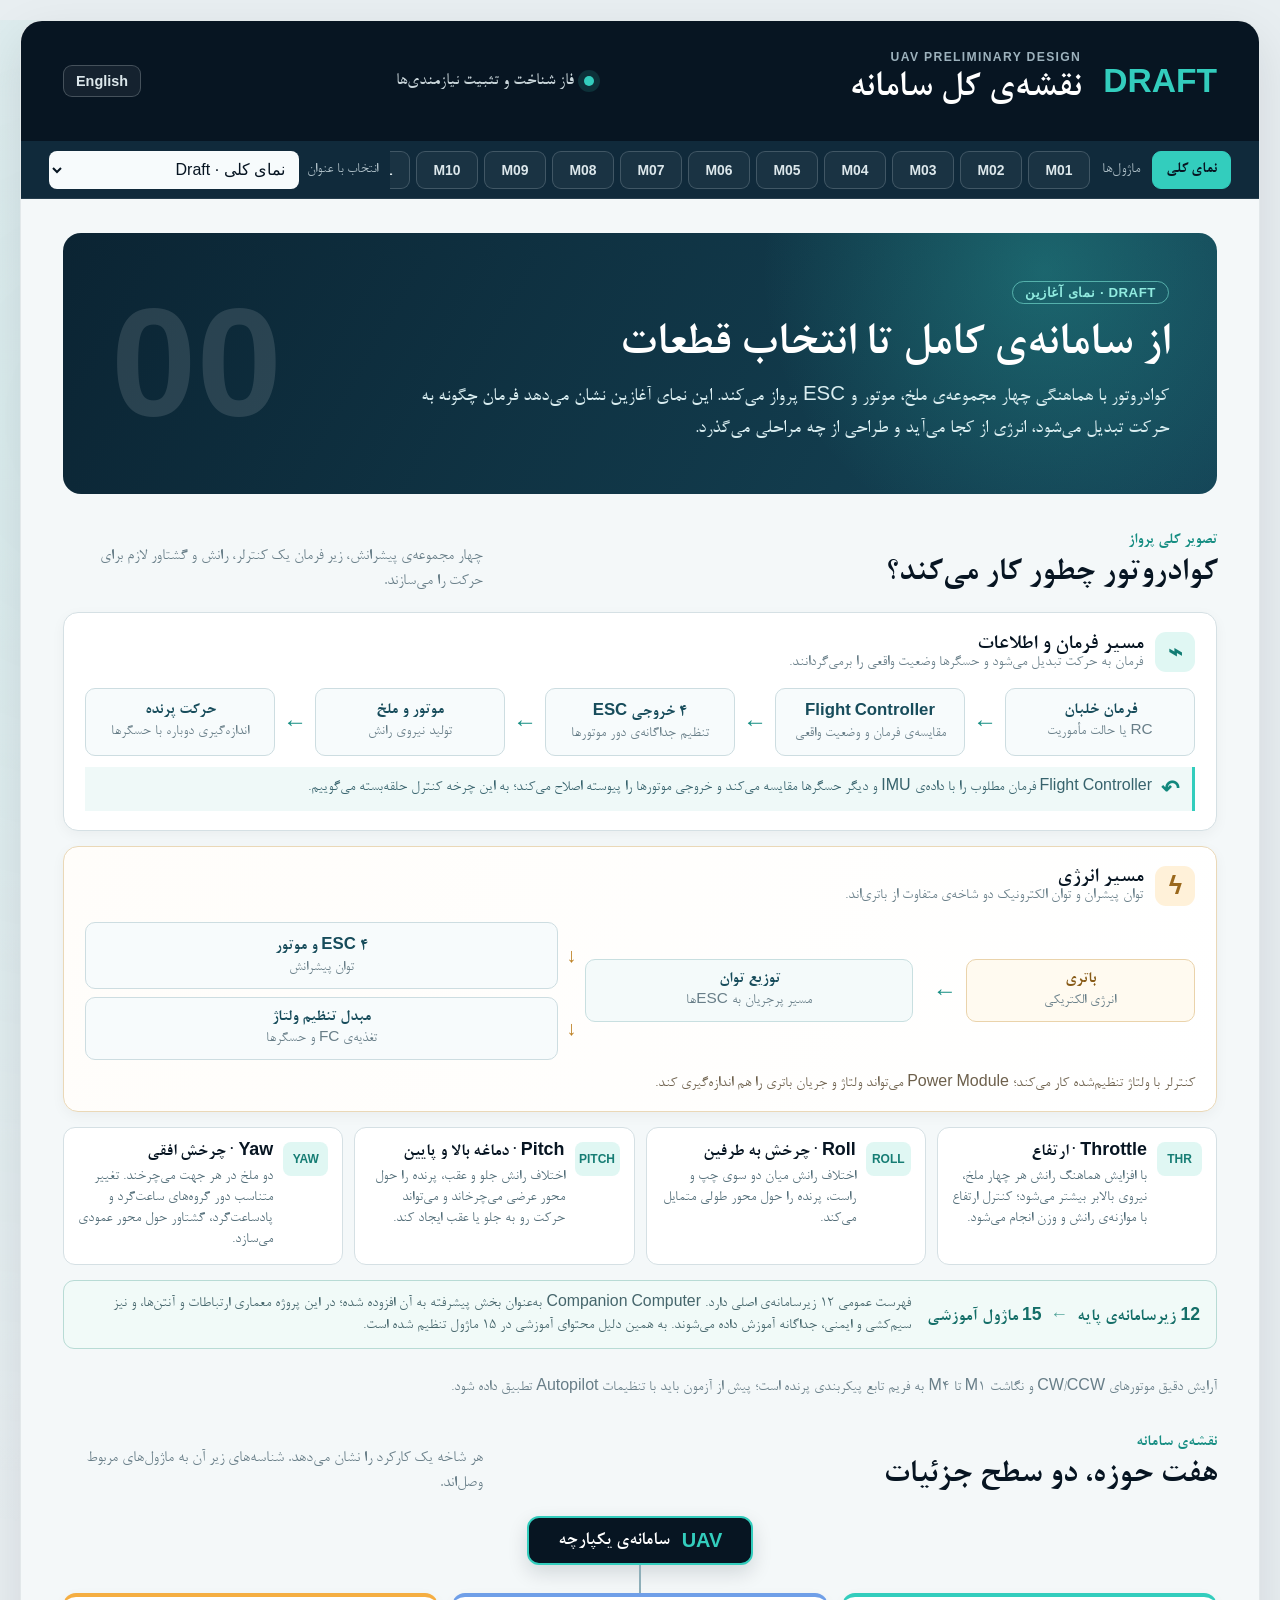
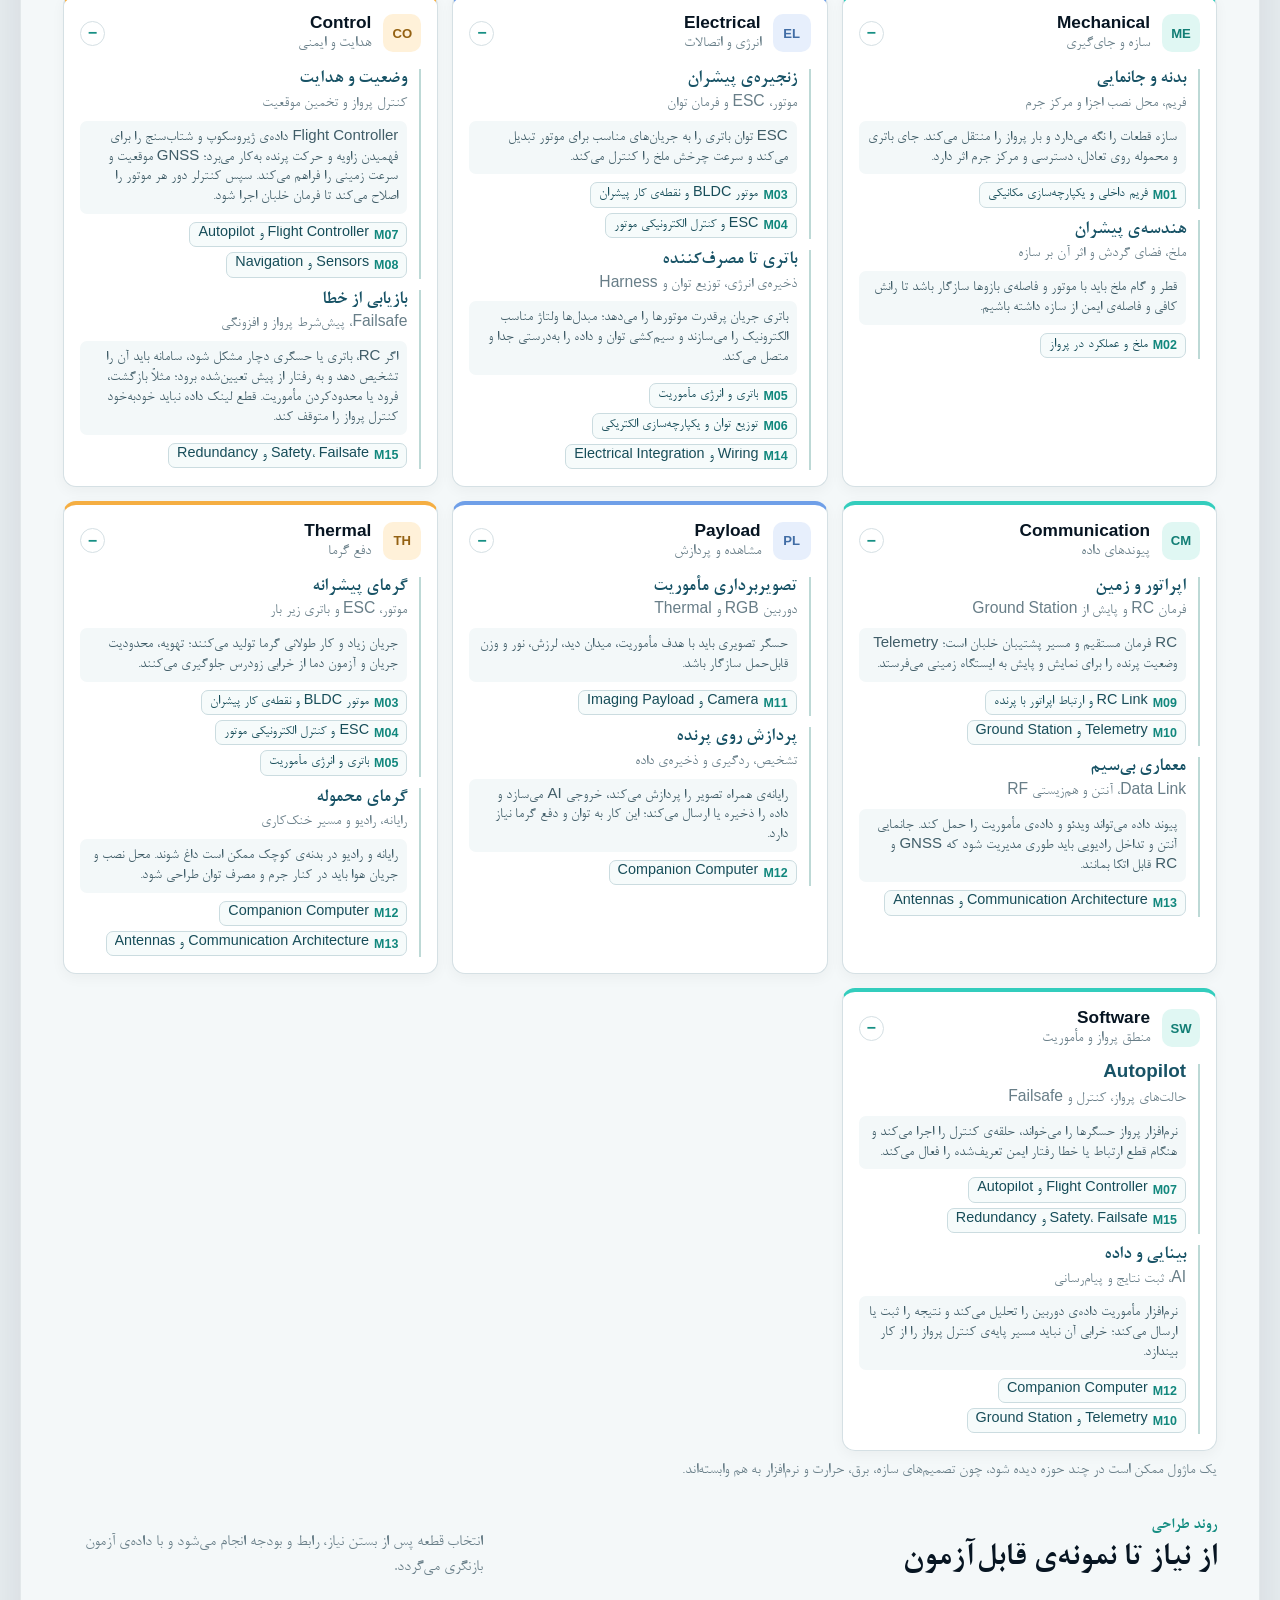
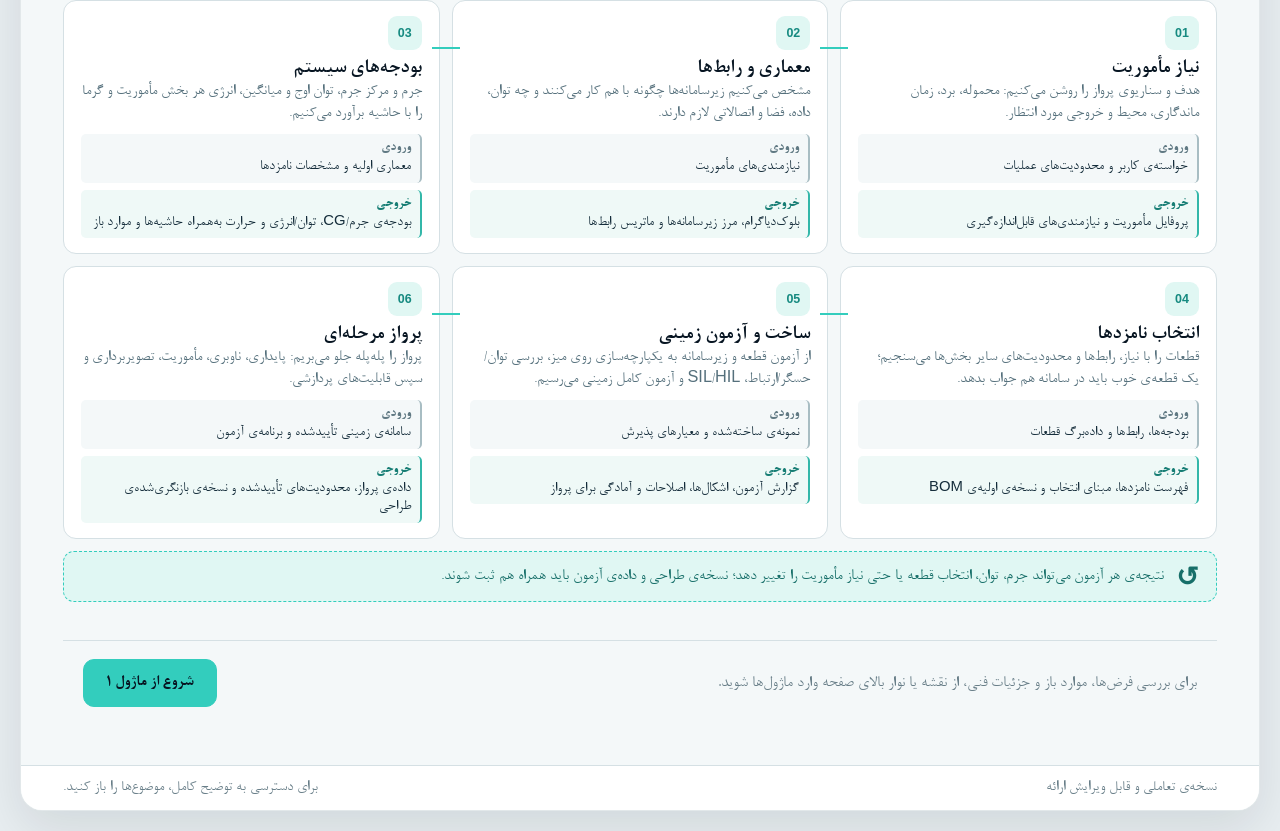
==== commit 59e0e146: "Link the English UAV design page" ====
--- a/index.html
+++ b/index.html
@@ -6,6 +6,7 @@
   <meta name="theme-color" content="#071522">
   <title>طراحی مقدماتی پهپاد | نقشه‌ی کل سامانه</title>
   <link rel="stylesheet" href="styles.css?v=pilot-26">
+  <style>.language-switch{padding:7px 12px;color:#dce7eb;text-decoration:none;white-space:nowrap;border:1px solid rgba(220,231,235,.24);border-radius:9px;background:rgba(255,255,255,.06);font:700 .9rem Arial,sans-serif}.language-switch:hover,.language-switch:focus-visible{border-color:#33cdbd;color:#fff;outline:none}</style>
 </head>
 <body>
   <div class="app-shell">
@@ -21,6 +22,7 @@
         <span class="phase-dot"></span>
         فاز شناخت و تثبیت نیازمندی‌ها
       </div>
+      <a class="language-switch" href="en/" lang="en" aria-label="View the English version">English</a>
     </header>
 
     <nav class="module-jump-nav" id="module-jump-nav" aria-label="پیمایش مستقیم بین ماژول‌ها"></nav>
@@ -38,3 +40,4 @@
   <script src="app.js?v=pilot-26"></script>
 </body>
 </html>
+
